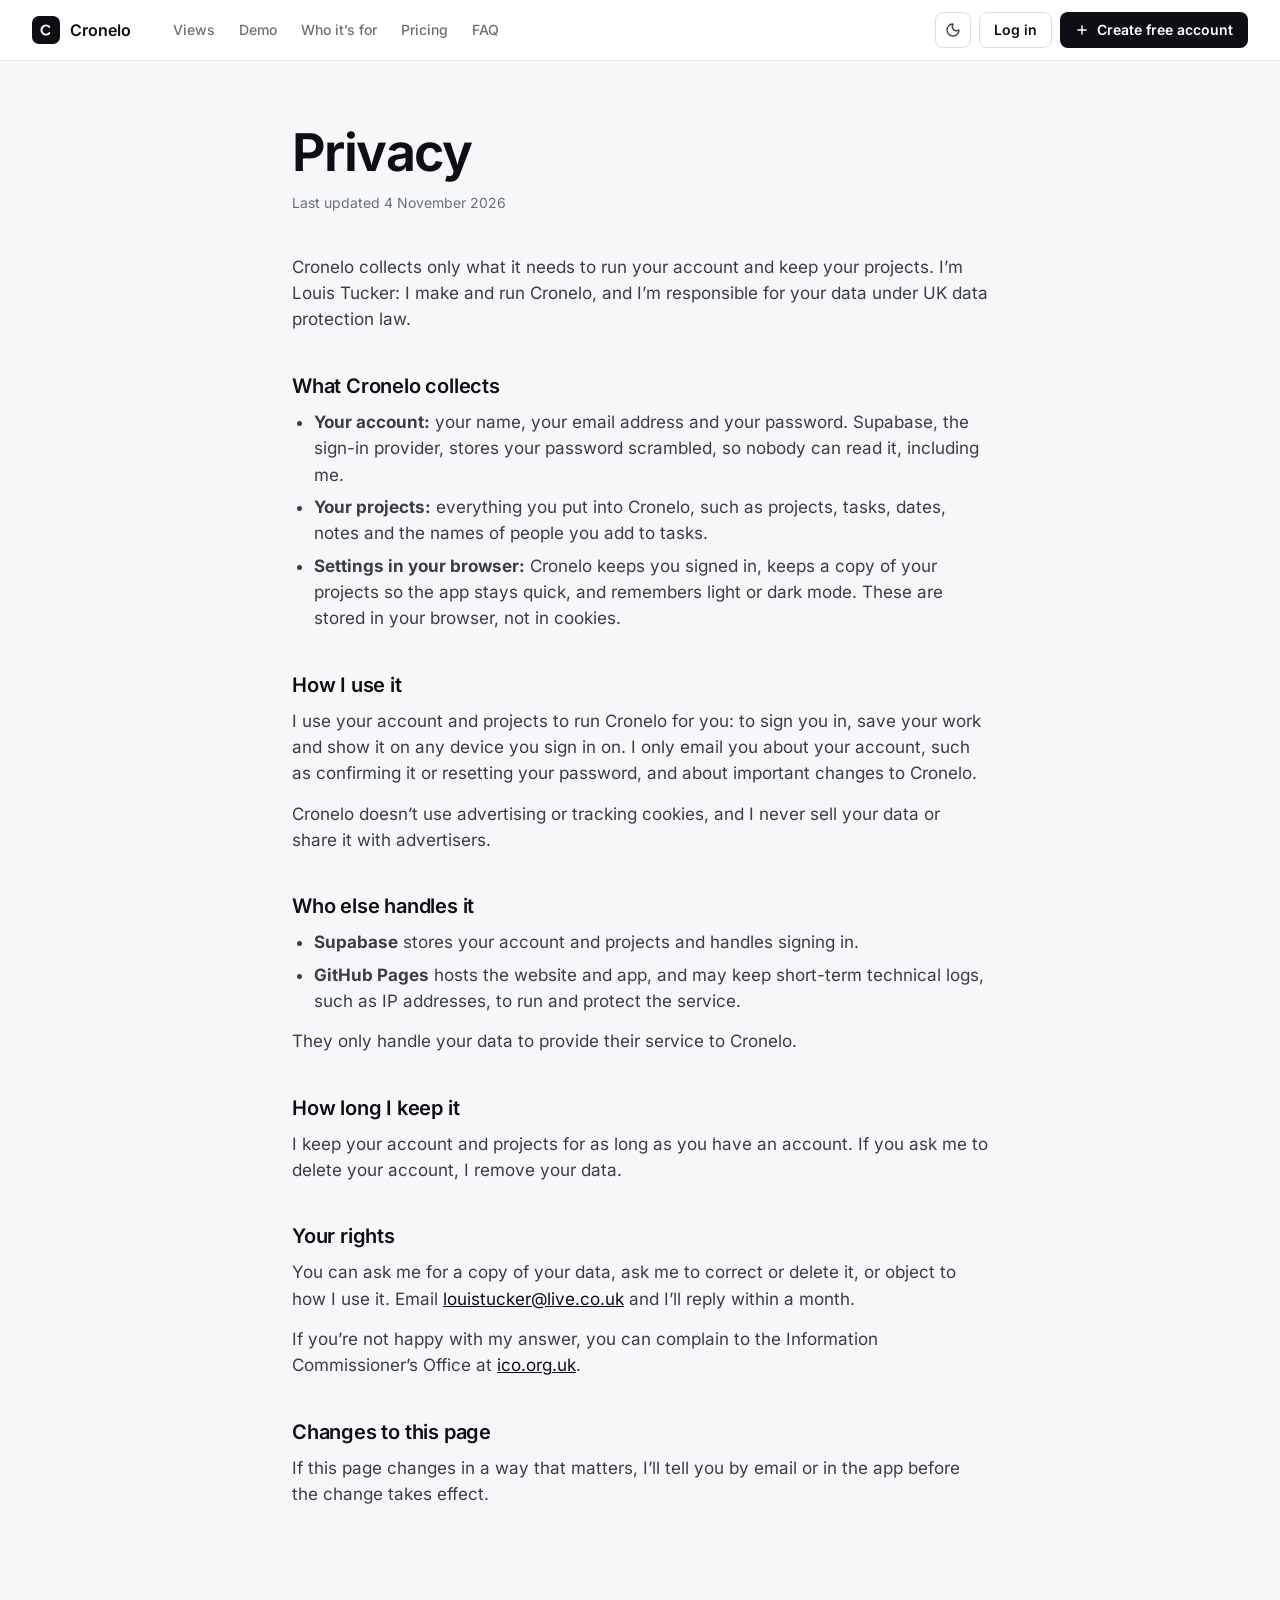
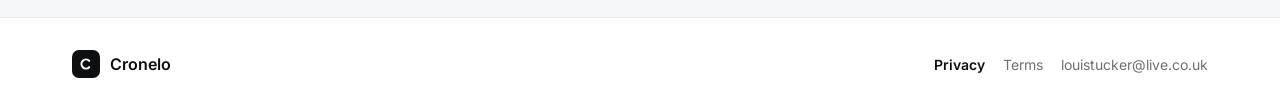
==== pages/privacy.html @ 24fb38f1 "Replace the W logo, favicon and touch icon with a C for Cronelo Co-Authored-By: Claude Opus 5.5 <nor" ====
<!doctype html>
<html lang="en-GB">
<head>
<meta charset="utf-8">
<meta name="viewport" content="width=device-width, initial-scale=1">
<!-- Only the site's own files may load. frame-ancestors can't be set in a meta tag; see README.md. -->
<meta http-equiv="Content-Security-Policy" content="default-src 'self'; script-src 'self'; style-src 'self'; img-src 'self'; font-src 'self'; media-src 'self'; connect-src 'none'; object-src 'none'; base-uri 'none'; form-action 'none'">
<meta name="referrer" content="strict-origin-when-cross-origin">
<title>Privacy policy | Cronelo</title>
<meta name="description" content="What Cronelo collects when you use it, why I use it, who else handles it, how long I keep it, and how to ask for a copy or for it to be deleted.">
<meta name="theme-color" content="#f6f7f9" media="(prefers-color-scheme: light)">
<meta name="theme-color" content="#121417" media="(prefers-color-scheme: dark)">
<link rel="preload" href="../assets/fonts/inter-latin.woff2" as="font" type="font/woff2" crossorigin>
<link rel="icon" href="../assets/favicon.svg" type="image/svg+xml">
<link rel="apple-touch-icon" href="../assets/apple-touch-icon.png">
<link rel="stylesheet" href="../css/styles.css">
<script src="../js/common.js"></script>
</head>
<body>
<a class="skip" href="#main">Skip to content</a>

<header class="topbar">
  <div class="page-width">
    <a class="brand" href="../index.html" aria-label="Cronelo home">
      <span class="logo" aria-hidden="true"><svg viewBox="0 0 32 32" width="20" height="20"><path d="M21.1 10.9A7.2 7.2 0 1 0 21.1 21.1" fill="none" stroke="currentColor" stroke-width="3.4" stroke-linecap="round" stroke-linejoin="round"/></svg></span>
      <span>Cronelo</span>
    </a>
    <nav class="nav" aria-label="Page sections">
      <a href="../index.html#views">Views</a>
      <a href="../index.html#demo">Demo</a>
      <a href="../index.html#who">Who it’s for</a>
      <a href="../index.html#pricing">Pricing</a>
      <a href="../index.html#faq">FAQ</a>
    </nav>
    <div class="topbar-actions">
      <button class="icon-btn" id="theme-btn" type="button" aria-label="Switch to dark mode">
        <svg width="16" height="16" viewBox="0 0 24 24" fill="none" stroke="currentColor" stroke-width="2" stroke-linecap="round" stroke-linejoin="round" aria-hidden="true"><path d="M20.985 12.486a9 9 0 1 1-9.473-9.472c.405-.022.617.46.402.803a6 6 0 0 0 8.268 8.268c.344-.215.825-.004.803.401"/></svg>
      </button>
      <a class="btn btn-ghost" data-app="signin" target="cronelo-app" href="https://louistucker31.github.io/app.workspace/">Log in</a>
      <a class="btn btn-primary" data-app="signup" target="cronelo-app" href="https://louistucker31.github.io/app.workspace/#signup">
        <svg width="14" height="14" viewBox="0 0 24 24" fill="none" stroke="currentColor" stroke-width="2.5" stroke-linecap="round" stroke-linejoin="round" aria-hidden="true"><path d="M5 12h14"/><path d="M12 5v14"/></svg>
        Create free account
      </a>
    </div>
  </div>
</header>

<main id="main" class="page-width legal">
  <h1>Privacy</h1>
  <p class="updated">Last updated 4 November 2026</p>

  <p>Cronelo collects only what it needs to run your account and keep your projects. I’m Louis Tucker: I make and run Cronelo, and I’m responsible for your data under UK data protection law.</p>

  <h2>What Cronelo collects</h2>
  <ul>
    <li><strong>Your account:</strong> your name, your email address and your password. Supabase, the sign-in provider, stores your password scrambled, so nobody can read it, including me.</li>
    <li><strong>Your projects:</strong> everything you put into Cronelo, such as projects, tasks, dates, notes and the names of people you add to tasks.</li>
    <li><strong>Settings in your browser:</strong> Cronelo keeps you signed in, keeps a copy of your projects so the app stays quick, and remembers light or dark mode. These are stored in your browser, not in cookies.</li>
  </ul>

  <h2>How I use it</h2>
  <p>I use your account and projects to run Cronelo for you: to sign you in, save your work and show it on any device you sign in on. I only email you about your account, such as confirming it or resetting your password, and about important changes to Cronelo.</p>
  <p>Cronelo doesn’t use advertising or tracking cookies, and I never sell your data or share it with advertisers.</p>

  <h2>Who else handles it</h2>
  <ul>
    <li><strong>Supabase</strong> stores your account and projects and handles signing in.</li>
    <li><strong>GitHub Pages</strong> hosts the website and app, and may keep short-term technical logs, such as IP addresses, to run and protect the service.</li>
  </ul>
  <p>They only handle your data to provide their service to Cronelo.</p>

  <h2>How long I keep it</h2>
  <p>I keep your account and projects for as long as you have an account. If you ask me to delete your account, I remove your data.</p>

  <h2>Your rights</h2>
  <p>You can ask me for a copy of your data, ask me to correct or delete it, or object to how I use it. Email <a href="mailto:louistucker@live.co.uk?subject=Cronelo%20data%20request">louistucker@live.co.uk</a> and I’ll reply within a month.</p>
  <p>If you’re not happy with my answer, you can complain to the Information Commissioner’s Office at <a href="https://ico.org.uk">ico.org.uk</a>.</p>

  <h2>Changes to this page</h2>
  <p>If this page changes in a way that matters, I’ll tell you by email or in the app before the change takes effect.</p>
</main>

<footer>
  <div class="page-width">
    <a class="brand" href="../index.html"><span class="logo" aria-hidden="true"><svg viewBox="0 0 32 32" width="20" height="20"><path d="M21.1 10.9A7.2 7.2 0 1 0 21.1 21.1" fill="none" stroke="currentColor" stroke-width="3.4" stroke-linecap="round" stroke-linejoin="round"/></svg></span><span>Cronelo</span></a>
    <nav aria-label="Footer">
      <a href="privacy.html" aria-current="page">Privacy</a>
      <a href="terms.html">Terms</a>
      <a href="mailto:louistucker@live.co.uk?subject=Cronelo">louistucker@live.co.uk</a>
    </nav>
  </div>
</footer>
</body>
</html>
---- css/styles.css ----
/* Fonts: the same Inter and JetBrains Mono files as the app, hosted with the site. Both are
   variable fonts, so one file covers every weight. JetBrains Mono only appears where the app
   uses it: dates and numbers in the timeline. */
@font-face{font-family:"Inter";font-style:normal;font-weight:400 700;font-display:swap;src:url("../assets/fonts/inter-latin-ext.woff2") format("woff2");unicode-range:U+0100-02BA,U+02BD-02C5,U+02C7-02CC,U+02CE-02D7,U+02DD-02FF,U+0304,U+0308,U+0329,U+1D00-1DBF,U+1E00-1E9F,U+1EF2-1EFF,U+2020,U+20A0-20AB,U+20AD-20C4,U+2113,U+2C60-2C7F,U+A720-A7FF}
@font-face{font-family:"Inter";font-style:normal;font-weight:400 700;font-display:swap;src:url("../assets/fonts/inter-latin.woff2") format("woff2");unicode-range:U+0000-00FF,U+0131,U+0152-0153,U+02BB-02BC,U+02C6,U+02DA,U+02DC,U+0304,U+0308,U+0329,U+2000-206F,U+20AC,U+2122,U+2191,U+2193,U+2212,U+2215,U+FEFF,U+FFFD}
@font-face{font-family:"JetBrains Mono";font-style:normal;font-weight:400 700;font-display:swap;src:url("../assets/fonts/jetbrains-mono-latin.woff2") format("woff2");unicode-range:U+0000-00FF,U+0131,U+0152-0153,U+02BB-02BC,U+02C6,U+02DA,U+02DC,U+0304,U+0308,U+0329,U+2000-206F,U+20AC,U+2122,U+2191,U+2193,U+2212,U+2215,U+FEFF,U+FFFD}
/* While Inter loads, text shows in Arial resized to take up the same space, so headings don't
   re-wrap and push the page about when Inter arrives */
@font-face{font-family:"Inter fallback";src:local("Arial");ascent-override:90.2%;descent-override:22.48%;line-gap-override:0%;size-adjust:107.4%}

/* Tokens, sampled from the Cronelo app. Breakpoints are 640px (phones) and 1024px (tablets);
   media queries can't read custom properties, so those two numbers are repeated below. */
:root{
  --canvas:#f6f7f9; --surface:#ffffff; --sunken:#eff0f4; --line:#e6e8ec; --line-strong:#d9dce1;
  --ink:#0e0f13; --ink-2:#3a3d44; --muted:#6b7078; --faint:#9da0a7;
  --primary:#0e0f13; --on-primary:#ffffff; --on-colour:#ffffff;
  --accent:#4a8ca8; --weekend:#eef1f6;
  --t-blue:#4a8ca8; --t-teal:#2f9585; --t-green:#4f9a3a; --t-gold:#b8860b;
  --t-orange:#dd702d; --t-red:#d34249; --t-purple:#8658df;
  --p-sam:#e1ad3d; --p-priya:#d15e89; --p-alex:#ea8338;
  --ok:#38a06f; --warn:#cb4e54; --milestone:#d28d40;
  --shadow-pop:0 12px 32px rgba(17,20,28,.12), 0 2px 6px rgba(17,20,28,.06);
  --shadow-frame:0 24px 60px -24px rgba(17,20,28,.28);
  --shadow-tip:0 4px 12px rgba(20,30,40,.18);
  --sans:"Inter", "Inter fallback", system-ui, -apple-system, "Segoe UI", sans-serif;
  --mono:"JetBrains Mono", ui-monospace, "SFMono-Regular", Menlo, monospace;
  --r-s:6px; --r-m:8px; --r-l:12px;
  color-scheme:light;
}
@media (prefers-color-scheme: dark){
  :root:not([data-theme="light"]){
    --canvas:#121417; --surface:#1a1d21; --sunken:#16191c; --line:#2a2e34; --line-strong:#353a41;
    --ink:#eceef1; --ink-2:#c8ccd2; --muted:#9aa0a6; --faint:#6c727a;
    --primary:#eceef1; --on-primary:#121417; --weekend:#171a1e;
    --shadow-pop:0 12px 32px rgba(0,0,0,.5); --shadow-frame:0 24px 60px -24px rgba(0,0,0,.7);
    color-scheme:dark;
  }
}
:root[data-theme="dark"]{
  --canvas:#121417; --surface:#1a1d21; --sunken:#16191c; --line:#2a2e34; --line-strong:#353a41;
  --ink:#eceef1; --ink-2:#c8ccd2; --muted:#9aa0a6; --faint:#6c727a;
  --primary:#eceef1; --on-primary:#121417; --weekend:#171a1e;
  --shadow-pop:0 12px 32px rgba(0,0,0,.5); --shadow-frame:0 24px 60px -24px rgba(0,0,0,.7);
  color-scheme:dark;
}

/* Base */
.framed body{visibility:hidden}
*,*::before,*::after{box-sizing:border-box}
html{scroll-behavior:smooth;scroll-padding-top:calc(var(--topbar-h,60px) + 32px)}
@media (prefers-reduced-motion: reduce){html{scroll-behavior:auto}}
body{margin:0;background:var(--canvas);color:var(--ink);font:400 17px/1.55 var(--sans);-webkit-font-smoothing:antialiased;text-rendering:optimizeLegibility}
img,video{display:block;max-width:100%}
a{color:inherit}
:focus-visible{outline:2px solid var(--accent);outline-offset:2px;border-radius:4px}
.page-width{max-width:1200px;margin:0 auto;padding:0 32px}
@media (max-width:640px){.page-width{padding:0 16px}}
.sr-only{position:absolute;width:1px;height:1px;padding:0;margin:-1px;overflow:hidden;clip:rect(0,0,0,0);border:0}
.skip{position:absolute;left:16px;top:-48px;background:var(--primary);color:var(--on-primary);padding:8px 14px;border-radius:var(--r-s);z-index:100;text-decoration:none}
.skip:focus{top:12px}

/* Controls shared with the app's look */
.btn{display:inline-flex;align-items:center;gap:8px;height:40px;padding:0 16px;border-radius:var(--r-m);font:600 15px/1 var(--sans);text-decoration:none;border:1px solid transparent;cursor:pointer;white-space:nowrap;transition:background-color .15s, border-color .15s}
.btn svg{flex:none}
.btn-primary{background:var(--primary);color:var(--on-primary)}
.btn-primary:hover{background:color-mix(in srgb,var(--primary) 86%,var(--accent))}
.btn-ghost{background:var(--surface);color:var(--ink);border-color:var(--line-strong)}
.btn-ghost:hover{border-color:var(--faint)}
.btn-lg{height:48px;padding:0 20px;font-size:16px}
.av{display:inline-grid;place-items:center;width:20px;height:20px;border-radius:50%;color:var(--on-colour);font:700 10px/1 var(--sans);flex:none}
.av.sam{background:var(--p-sam)} .av.priya{background:var(--p-priya)} .av.alex{background:var(--p-alex)}
.sq{width:10px;height:10px;border-radius:3px;flex:none;display:inline-block;background:var(--tone)}
/* Task colours. Squares, dots and bars all paint with --tone. */
.tone-blue{--tone:var(--t-blue)} .tone-teal{--tone:var(--t-teal)} .tone-green{--tone:var(--t-green)}
.tone-gold{--tone:var(--t-gold)} .tone-orange{--tone:var(--t-orange)} .tone-red{--tone:var(--t-red)}
.tone-purple{--tone:var(--t-purple)} .tone-milestone{--tone:var(--milestone)}
.tone-accent{--tone:var(--accent)} .tone-faint{--tone:var(--faint)}

/* Top bar, mirroring the app header */
.topbar{position:sticky;top:0;z-index:50;background:color-mix(in srgb,var(--surface) 92%,transparent);backdrop-filter:saturate(1.4) blur(10px);-webkit-backdrop-filter:saturate(1.4) blur(10px);border-bottom:1px solid var(--line)}
.topbar .page-width{display:flex;align-items:center;gap:20px;height:60px;max-width:1360px}
.brand{display:flex;align-items:center;gap:10px;text-decoration:none;font:600 16px/1 var(--sans);color:var(--ink)}
.logo{display:grid;place-items:center;width:28px;height:28px;border-radius:7px;background:var(--primary);color:var(--on-primary);font:700 15px/1 var(--sans)}
.nav{display:flex;gap:4px;margin-left:12px}
.nav a{padding:8px 10px;border-radius:var(--r-s);text-decoration:none;font:500 14px/1 var(--sans);color:var(--muted)}
.nav a:hover{color:var(--ink);background:var(--sunken)}
.topbar-actions{margin-left:auto;display:flex;align-items:center;gap:8px}
.topbar .btn{height:36px;font-size:14px;padding:0 14px}
.icon-btn{display:grid;place-items:center;width:36px;height:36px;border-radius:var(--r-m);border:1px solid var(--line-strong);background:var(--surface);color:var(--ink-2);cursor:pointer}
.icon-btn:hover{border-color:var(--faint)}
/* Tablets and phones: the section links move to their own scrollable row under the logo */
@media (max-width:1024px){.topbar .page-width{flex-wrap:wrap;height:auto;row-gap:4px;padding-top:12px;padding-bottom:6px}.nav{order:3;flex:0 0 100%;margin-left:-10px;overflow-x:auto;scrollbar-width:none}.nav::-webkit-scrollbar{display:none}.nav a{flex:none}}
@media (max-width:640px){.topbar .btn-ghost{display:none}.topbar .page-width{column-gap:10px}}

/* Hero */
.hero{padding:72px 0 40px}
.hero .page-width{position:relative}
.hero h1{margin:0;max-width:16ch;font:650 clamp(40px,6.2vw,76px)/1.02 var(--sans);letter-spacing:-.035em;text-wrap:balance}
.hero-sub{margin:22px 0 0;max-width:56ch;font-size:clamp(17px,1.6vw,20px);line-height:1.5;color:var(--ink-2)}
.hero-ctas{display:flex;flex-wrap:wrap;gap:12px;margin-top:30px}
.hero-note{margin:14px 0 0;font-size:14px;color:var(--muted)}

/* Live timeline: the page's one bold element, built by js/main.js */
.gantt-frame{margin-top:56px;background:var(--surface);border:1px solid var(--line);border-radius:var(--r-l);box-shadow:var(--shadow-frame);overflow:hidden}
.gantt-bar{display:flex;align-items:center;gap:10px;height:48px;padding:0 16px;border-bottom:1px solid var(--line);font-size:14px}
.gantt-bar .crumb-path{color:var(--muted)} .gantt-bar strong{font-weight:600;color:var(--ink)}
.gantt-bar .right{margin-left:auto;display:flex;align-items:center;gap:6px}
.avs{display:flex}.avs .av{width:22px;height:22px;border:2px solid var(--surface);margin-left:-5px}
.scale-switch{display:flex;border:1px solid var(--line-strong);border-radius:var(--r-s);overflow:hidden;font:500 11px/1 var(--mono)}
.scale-switch button{padding:6px 7px;border:0;background:none;color:var(--muted);font:inherit;cursor:pointer} .scale-switch button:hover{background:var(--sunken);color:var(--ink)} .scale-switch button:focus-visible{outline-offset:-2px} .scale-switch .on,.scale-switch .on:hover{background:var(--primary);color:var(--on-primary)}
.gantt-scroll{overflow-x:auto;-webkit-overflow-scrolling:touch}
/* The script fills the timeline in, so its height is reserved up front (header, spacer and the
   eight rows in js/main.js) to stop the page shifting as it draws. Update it if rows change. */
.gantt{--name:220px;--row:40px;position:relative;display:grid;grid-template-columns:var(--name) var(--chart,minmax(0,1fr));min-height:calc(56px + 32px + 8 * var(--row))}
.g-names{position:sticky;left:0;z-index:3;background:var(--canvas);border-right:1px solid var(--line)}
.g-head{height:56px;border-bottom:1px solid var(--line);display:flex;align-items:center;padding:0 14px;font:600 11px/1 var(--sans);letter-spacing:.04em;color:var(--muted)}
.g-name{height:var(--row);display:flex;align-items:center;gap:9px;padding:0 14px;font:500 14px/1 var(--sans);white-space:nowrap;border-bottom:1px solid var(--line);overflow:hidden}
.g-name .dot{width:7px;height:7px;border-radius:50%;flex:none;background:var(--tone)}
.g-name .diamond{width:8px;height:8px;flex:none;transform:rotate(45deg);border-radius:1px;background:var(--tone)}
.g-name .pct{margin-left:auto;font:400 11px/1 var(--mono);color:var(--muted)}
.g-chart{position:relative;min-width:0}
.g-months,.g-weeks{display:grid;grid-template-columns:repeat(var(--cols),minmax(0,1fr));font-family:var(--mono)}
.g-months{height:24px;font:700 11px/24px var(--mono);letter-spacing:.06em;color:var(--ink-2)}
.g-months span{padding-left:8px;white-space:nowrap;overflow:visible}
.g-weeks{height:32px;border-bottom:1px solid var(--line);font:400 12px/32px var(--mono);color:var(--muted);text-align:center}
.g-weeks span{border-left:1px solid var(--line);white-space:nowrap;overflow:hidden}
.g-weeks .now{color:var(--on-colour)}
.g-weeks .now i{font-style:normal;background:var(--accent);border-radius:999px;padding:3px 8px}
.g-grid{position:absolute;inset:56px 0 0 0;display:grid;grid-template-columns:repeat(var(--cols),minmax(0,1fr));pointer-events:none}
.g-grid span{border-left:1px solid var(--line)}
.gantt[data-scale="W"] .g-grid span{background:linear-gradient(90deg,transparent 71.4%,var(--weekend) 71.4%)}
.g-grid span.off{background:var(--weekend)}
.g-rows{position:relative}
.g-spacer{height:32px;border-bottom:1px solid var(--line)}
.g-row{position:relative;height:var(--row);border-bottom:1px solid var(--line)}
.g-today{position:absolute;top:56px;bottom:0;width:2px;margin-left:-1px;background:var(--accent);z-index:2}
.g-today b{position:absolute;top:7px;left:50%;transform:translateX(-50%);font:500 11px/1 var(--sans);color:var(--accent);background:var(--surface);border:1.5px solid var(--accent);border-radius:999px;padding:4px 8px;white-space:nowrap}
/* A bar's colour doubles as its text colour, so the selected ring (currentColor) matches it */
.bar{position:absolute;top:8px;height:24px;border:0;border-radius:6px;padding:0 4px 0 9px;display:flex;align-items:center;gap:6px;background:var(--tone);color:var(--tone);font:600 12.5px/1 var(--sans);cursor:pointer;overflow:hidden;white-space:nowrap;text-align:left;transform-origin:left center}
.bar .lbl{position:relative;overflow:hidden;text-overflow:ellipsis;flex:1;min-width:0;color:var(--on-colour)}
.bar.tight{padding:0}.bar.tight .lbl,.bar.tight .av{display:none}
.bar .done{position:absolute;inset:0 auto 0 0;background:rgba(0,0,0,.16);pointer-events:none}
.bar .av{width:18px;height:18px;font-size:9px;border:1.5px solid rgba(255,255,255,.9);position:relative}
.bar[aria-expanded="true"]{box-shadow:0 0 0 2px var(--surface),0 0 0 4px currentColor}
.ms{position:absolute;top:13px;width:14px;height:14px;margin-left:-7px;transform:rotate(45deg);background:var(--milestone);border:0;border-radius:2px;cursor:pointer;padding:0}
.ms-lbl{position:absolute;top:12px;font:500 12.5px/16px var(--sans);color:var(--ink-2);white-space:nowrap;margin-left:14px}
.clash{position:absolute;top:calc(32px + var(--row) + 4px);height:calc(var(--row) * 2 - 8px);border-radius:6px;background:repeating-linear-gradient(135deg,color-mix(in srgb,var(--warn) 18%,transparent) 0 5px,transparent 5px 10px);outline:1px dashed color-mix(in srgb,var(--warn) 60%,transparent);pointer-events:none}
@media (prefers-reduced-motion: no-preference){
  .gantt.is-live .bar{animation:grow .7s cubic-bezier(.2,.8,.2,1) both;animation-delay:calc(var(--i) * 90ms + 200ms)}
  .gantt.is-live .ms,.gantt.is-live .ms-lbl{animation:fadein .4s ease-out both;animation-delay:calc(var(--i) * 90ms + 300ms)}
  .gantt.is-live .clash{animation:fadein .5s ease-out 1.3s both}
  .gantt.static .bar,.gantt.static .ms,.gantt.static .ms-lbl,.gantt.static .clash{animation:none}
}
@keyframes grow{from{transform:scaleX(.02);opacity:0}to{transform:none;opacity:1}}
@keyframes fadein{from{opacity:0}to{opacity:1}}
.gantt-foot{display:flex;align-items:center;gap:14px;height:38px;padding:0 16px;border-top:1px solid var(--line);font:400 12px/1 var(--sans);color:var(--muted)}
.gantt-foot b{color:var(--ink);font-weight:600}
.gantt-foot .hint{margin-left:auto}
@media (max-width:640px){.gantt{--name:156px}.g-name{font-size:13px;padding:0 10px}.g-name .pct,.scale-switch{display:none}.gantt-foot .hint{display:none}}

/* A task's details, laid out like the app's popup */
.task-pop{position:absolute;z-index:20;width:280px;background:var(--surface);border:1px solid var(--line);border-radius:var(--r-l);box-shadow:var(--shadow-pop);padding:14px 16px 12px;font-size:14px}
.task-pop[hidden]{display:none}
.task-pop .kind{font:500 11px/1 var(--sans);letter-spacing:.04em;color:var(--muted);display:flex;align-items:center;gap:6px}
.task-pop .title{margin:6px 0 12px;font:600 16px/1.25 var(--sans)}
.task-pop dl{display:grid;grid-template-columns:72px 1fr;gap:7px 10px;margin:0}
.task-pop dt{color:var(--muted)} .task-pop dd{margin:0;display:flex;align-items:center;gap:7px}
.meter{width:72px;height:5px;border-radius:9px;background:var(--line);overflow:hidden}
.meter i{display:block;height:100%;background:var(--accent);border-radius:9px}
.task-pop .close{position:absolute;top:10px;right:10px;width:26px;height:26px;border:0;border-radius:var(--r-s);background:none;color:var(--muted);cursor:pointer;font-size:18px;line-height:1}
.task-pop .close:hover{background:var(--sunken)}
.task-pop .warn{margin:12px -16px -12px;padding:10px 16px;border-top:1px solid var(--line);font-size:13px;color:var(--warn);display:flex;gap:8px;align-items:center}

/* Sections. --pad-top is a section's top padding: nav links aim at the heading inside, so
   the jump pulls back by that padding and the heading lands just below the header. */
section{--pad-top:96px;padding:var(--pad-top) 0 96px}
section[id]{scroll-margin-top:calc(-1 * var(--pad-top))}
@media (max-width:640px){section{--pad-top:64px;padding-bottom:64px}.hero{padding:44px 0 24px}}
/* Sections on a white band, alternating with the grey canvas to set them apart */
.band{background:var(--surface)}
.sec-head{max-width:640px;margin-bottom:40px}
.sec-head.compact{margin-bottom:24px}
.sec-head h2{margin:0;font:650 clamp(30px,3.6vw,44px)/1.08 var(--sans);letter-spacing:-.028em;text-wrap:balance}
.sec-head p{margin:14px 0 0;color:var(--ink-2);font-size:18px;max-width:58ch}

/* Views switcher */
.views{display:grid}
.view-tabs{position:relative;z-index:1;display:flex;gap:2px;padding:0 14px;margin-bottom:-1px}
.view-tab{all:unset;box-sizing:border-box;display:flex;align-items:center;gap:8px;padding:12px 18px 13px;border:1px solid transparent;border-bottom:0;border-radius:var(--r-m) var(--r-m) 0 0;cursor:pointer;color:var(--muted);transition:background .15s,color .15s}
.view-tab .ico{display:grid;place-items:center;transition:color .15s}
.view-tab .t{display:inline-grid;font:500 15px/1.2 var(--sans)}
/* Keeps the width of the bold label, so tabs don't shift when one is selected */
.view-tab .t::after{content:attr(data-label);font-weight:600;height:0;overflow:hidden;visibility:hidden}
.view-tab[aria-selected="true"] .t{font-weight:600}
.view-tab:hover{color:var(--ink);background:var(--sunken)}
.view-tab[aria-selected="true"]{background:var(--surface);border-color:var(--line);color:var(--ink);box-shadow:inset 0 2px 0 var(--accent)}
.view-tab[aria-selected="true"] .ico{color:var(--accent)}
.view-tab:focus-visible{outline:2px solid var(--accent);outline-offset:-2px}
.shot{margin:0;background:var(--surface);border:1px solid var(--line);border-radius:var(--r-l);overflow:hidden;box-shadow:var(--shadow-frame)}
.shot img{width:100%;height:auto;aspect-ratio:1920/988}
@media (max-width:1024px){
  .view-tabs{overflow-x:auto;scrollbar-width:none;padding:0 8px}
  .view-tabs::-webkit-scrollbar{display:none}
  .view-tab{flex:none;padding:10px 14px 11px}
}

/* Demo video */
.video-frame{position:relative;border-radius:var(--r-l);overflow:hidden;border:1px solid var(--line);background:var(--sunken);box-shadow:var(--shadow-frame)}
.video-frame video{width:100%;height:auto;aspect-ratio:16/9;background:var(--sunken);pointer-events:none}

/* Who it's for: a table styled like the app's List view */
.audience{background:var(--surface);border:1px solid var(--line);border-radius:var(--r-l);overflow:hidden}
.audience-table{width:100%;border-collapse:collapse;font-size:15px}
.audience-table th{text-align:left;font:600 11px/1 var(--sans);letter-spacing:.05em;color:var(--muted);padding:12px 18px;background:var(--canvas);border-bottom:1px solid var(--line)}
.audience-table td{padding:18px;border-bottom:1px solid var(--line);vertical-align:top;transition:background .12s}
.audience-table tr:last-child td{border-bottom:0}
.audience-table tbody tr:hover td{background:var(--canvas)}
.audience-table .who{font-weight:600;display:inline-flex;gap:10px;align-items:center;white-space:nowrap;cursor:default}
.audience-table .what{color:var(--ink-2);max-width:52ch}
.audience-table .view{color:var(--ink-2);white-space:nowrap}
@media (max-width:640px){
  /* The column headings stay for screen readers; each block shows its own small labels instead.
     The / "" gives the labels empty alt text, so screen readers don't read them twice. */
  .audience-table thead{position:absolute;width:1px;height:1px;overflow:hidden;clip:rect(0,0,0,0)}
  .audience-table td[data-label]::before{content:attr(data-label);content:attr(data-label) / "";display:block;margin-bottom:2px;font:600 11px/1.4 var(--sans);letter-spacing:.05em;text-transform:uppercase;color:var(--muted)}
  .audience-table,.audience-table tbody,.audience-table tr,.audience-table td{display:block;width:100%}
  .audience-table tr{padding:16px 18px;border-bottom:1px solid var(--line)}
  .audience-table tr:last-child{border-bottom:0}
  .audience-table td{padding:0;border:0}
  .audience-table td+td{margin-top:6px}
}

/* Pricing: Free and Premium side by side, as wide as the video. Premium is greyed out until it launches. */
.plans{display:grid;grid-template-columns:repeat(2,minmax(0,1fr));gap:28px}
@media (max-width:1024px){.plans{grid-template-columns:minmax(0,1fr)}}
.plan-card{display:flex;flex-direction:column;padding:22px 24px 0;background:var(--surface);border:1px solid var(--line);border-radius:var(--r-l);box-shadow:var(--shadow-pop)}
.plan-card .kind{font:500 12px/1 var(--sans);letter-spacing:.04em;color:var(--muted);display:flex;gap:8px;align-items:center}
.plan-card h3{margin:10px 0 4px;font:650 30px/1.1 var(--sans);letter-spacing:-.02em}
.plan-card .big{font:700 clamp(40px,7vw,56px)/1 var(--sans);letter-spacing:-.04em;margin:14px 0 6px}
.plan-card dl{display:grid;grid-template-columns:110px 1fr;gap:12px 14px;margin:22px 0;font-size:15px}
.plan-card dt{color:var(--muted)} .plan-card dd{margin:0}
.plan-foot{display:flex;flex-wrap:wrap;gap:8px;justify-content:flex-end;margin:auto -24px 0;padding:14px 24px;border-top:1px solid var(--line)}
.plan-foot .btn{height:36px;font-size:14px}
.plan-card.soon{background:var(--canvas);box-shadow:none;color:var(--muted)}
.plan-card.soon h3,.plan-card.soon .big,.plan-card.soon dd{color:var(--muted)}
.plan-card.soon .btn{background:var(--sunken);border-color:var(--line);color:var(--faint);cursor:not-allowed}
@media (max-width:640px){.plan-card dl{grid-template-columns:90px 1fr}.plan-card{padding-left:18px;padding-right:18px}.plan-foot{margin-left:-18px;margin-right:-18px;padding:14px 18px}}

/* Maker + data */
.maker{display:grid;grid-template-columns:1.1fr .9fr;gap:48px;align-items:start}
@media (max-width:1024px){.maker{grid-template-columns:1fr;gap:32px}}
.maker p{margin:0 0 16px;max-width:60ch;color:var(--ink-2)}
.maker .sig{position:relative;display:flex;width:fit-content;align-items:center;gap:12px;margin-top:24px;font-size:15px;color:var(--ink);text-decoration:none;border-radius:var(--r-m)}
.maker .sig .av{width:40px;height:40px;font-size:16px;background:var(--p-sam)}
.maker .sig .role{color:var(--muted)}
/* Hovering or tabbing to the name shows a profile card, in the style of the timeline's details popup */
.person-card{position:absolute;left:0;bottom:calc(100% + 10px);z-index:20;display:grid;gap:8px;width:300px;padding:14px 16px 12px;background:var(--surface);border:1px solid var(--line);border-radius:var(--r-l);box-shadow:var(--shadow-pop);font-size:14px;line-height:1.4;opacity:0;visibility:hidden;transform:translateY(4px);transition:opacity .15s,transform .15s,visibility 0s .15s}
/* Bridges the gap to the name, so the card stays open while the pointer moves onto it */
.person-card::after{content:"";position:absolute;left:0;right:0;top:100%;height:12px}
.sig:hover .person-card,.sig:focus-visible .person-card{opacity:1;visibility:visible;transform:none;transition:opacity .15s .35s,transform .15s .35s,visibility 0s .35s}
.sig.dismissed .person-card{opacity:0;visibility:hidden;transition:none}
.person-head{display:flex;align-items:center;gap:10px;margin-bottom:4px}
.person-head strong,.person-head .role{display:block}
.person-head .role{font-size:13px}
.maker .person-card .av{width:32px;height:32px;font-size:13px}
.person-row{display:grid;grid-template-columns:52px 1fr;gap:10px}
.person-row span:first-child{color:var(--muted)}
.person-foot{margin:4px -16px -12px;padding:9px 16px;border-top:1px solid var(--line);font-size:13px;color:var(--muted)}
@media (prefers-reduced-motion: reduce){.person-card{transform:none}}
.notes{background:var(--surface);border:1px solid var(--line);border-radius:var(--r-l);padding:18px 20px}
.notes h3{margin:0 0 12px;font:600 15px/1.2 var(--sans)}
.notes ul{list-style:none;margin:0;padding:0;display:grid;gap:12px}
.notes li{display:grid;grid-template-columns:20px 1fr;gap:10px;font-size:15px;color:var(--ink-2)}
.check{width:18px;height:18px;border-radius:50%;background:color-mix(in srgb,var(--ok) 16%,transparent);color:var(--ok);display:grid;place-items:center;margin-top:2px}

/* FAQ */
.faq{max-width:820px}
.faq details{border-bottom:1px solid var(--line)}
.faq details:first-of-type{border-top:1px solid var(--line)}
.faq summary{list-style:none;display:flex;align-items:center;gap:12px;padding:20px 4px;cursor:pointer;font:600 17px/1.35 var(--sans)}
.faq summary::-webkit-details-marker{display:none}
.faq summary::after{content:"";margin-left:auto;width:9px;height:9px;border-right:2px solid var(--muted);border-bottom:2px solid var(--muted);transform:rotate(45deg) translate(-2px,-2px);transition:transform .2s;flex:none}
.faq details[open] summary::after{transform:rotate(-135deg) translate(-2px,-2px)}
.faq details p{margin:0 4px 22px;max-width:64ch;color:var(--ink-2)}

/* Footer */
/* White with a rule above, framing the page like the header does */
footer{background:var(--surface);border-top:1px solid var(--line);padding:32px 0;font-size:14px;color:var(--muted)}
footer .page-width{display:flex;flex-wrap:wrap;align-items:center;gap:12px 24px}
footer nav{display:flex;gap:18px;margin-left:auto}
footer a{text-decoration:none} footer a:hover{color:var(--ink)}
footer a[aria-current="page"]{color:var(--ink);font-weight:600}

/* Privacy and terms pages */
.legal{max-width:760px;padding-top:64px;padding-bottom:96px}
.legal h1{margin:0;font:650 clamp(34px,4.4vw,52px)/1.06 var(--sans);letter-spacing:-.03em}
.legal .updated{margin:12px 0 40px;font-size:14px;color:var(--muted)}
.legal h2{margin:40px 0 10px;font:600 20px/1.3 var(--sans);letter-spacing:-.01em}
.legal p,.legal li{color:var(--ink-2)}
.legal p{margin:0 0 14px}
.legal ul{margin:0 0 14px;padding-left:22px}
.legal li{margin-bottom:6px}
.legal a{color:var(--ink)}

/* Tooltips, as in the app (js/common.js): dark on the light theme, light on the dark one */
.tip{position:fixed;z-index:60;max-width:300px;padding:6px 10px;border-radius:6px;background:var(--ink);color:var(--surface);font:500 12.5px/1.4 var(--sans);box-shadow:var(--shadow-tip)}
.tip[hidden]{display:none}
.signed-in [data-app="signin"]{display:none}
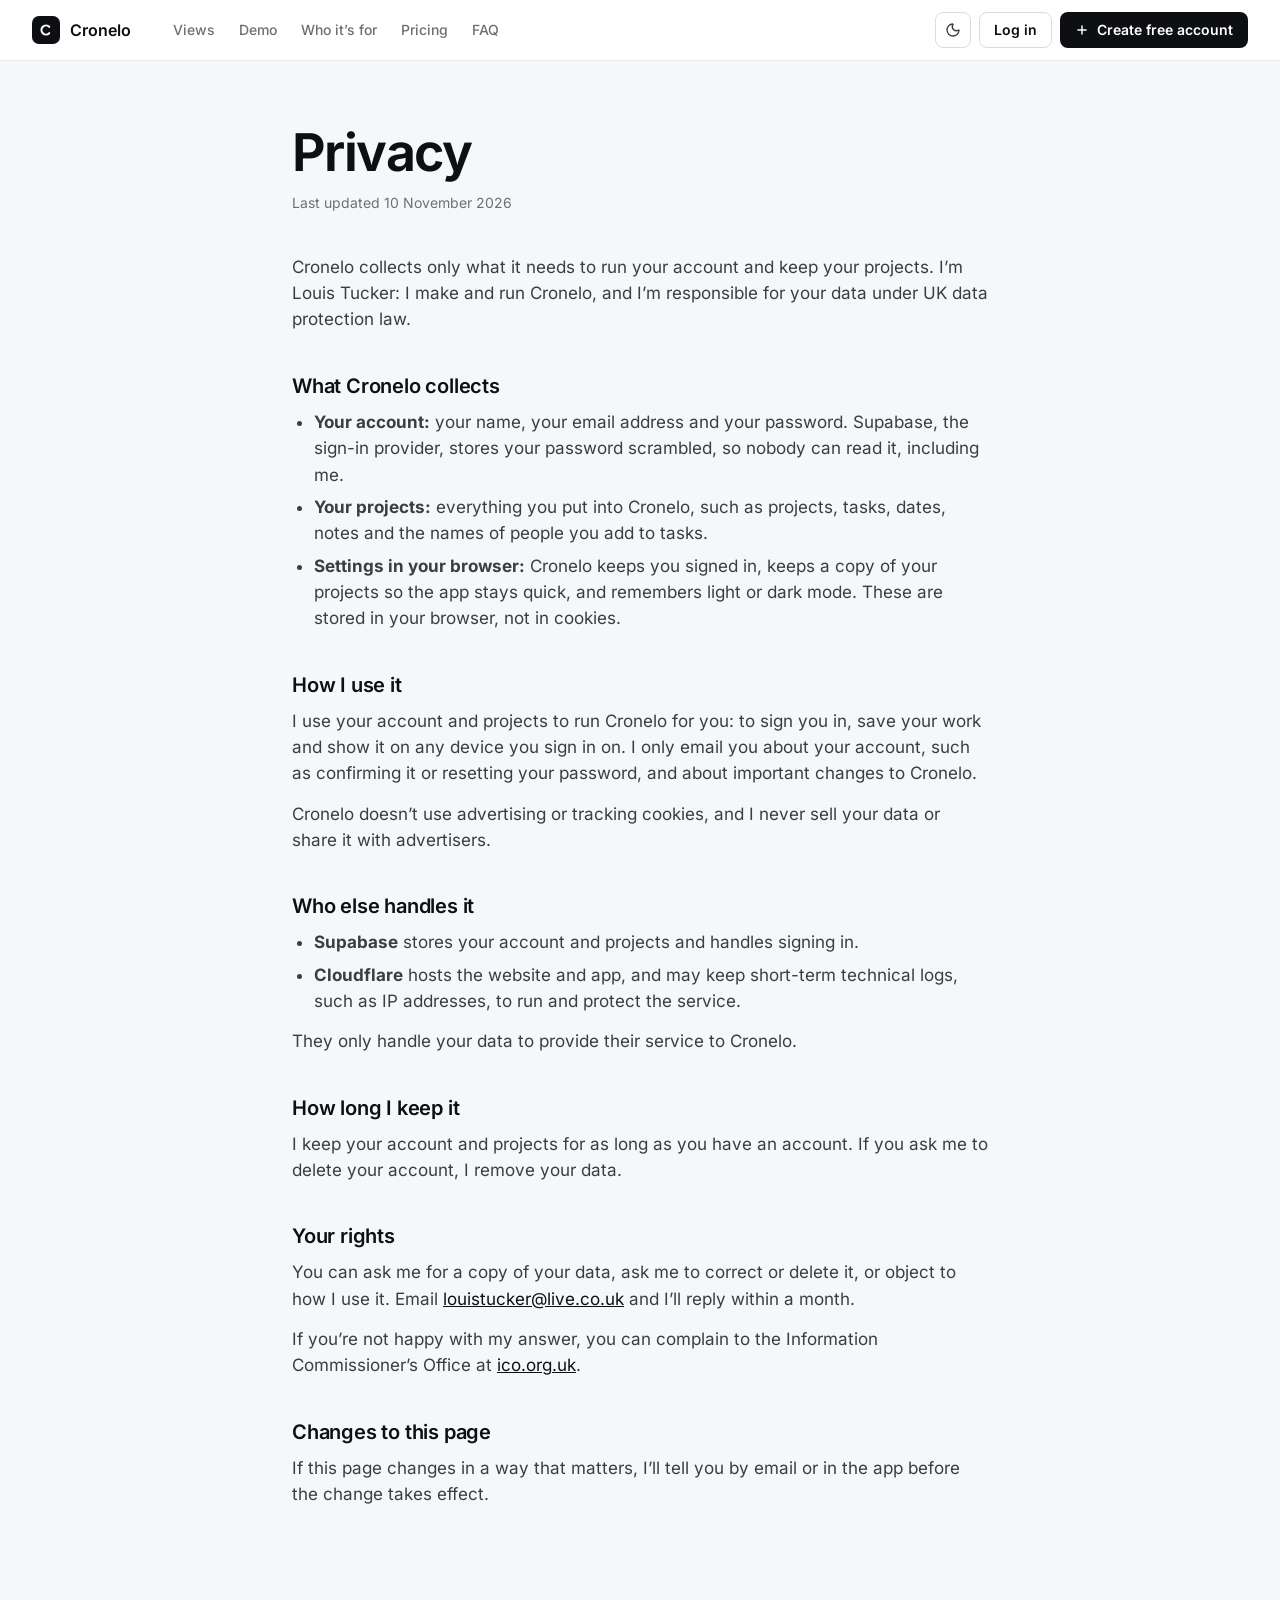
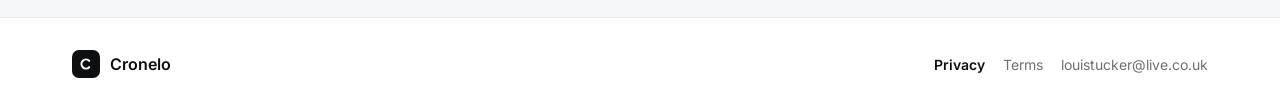
==== commit 70ac3f37: "Move to cronelo.co.uk: app links to app.cronelo.co.uk, canonical, sitemap and robots Also names Clou" ====
--- a/pages/privacy.html
+++ b/pages/privacy.html
@@ -13,6 +13,7 @@
 <link rel="preload" href="../assets/fonts/inter-latin.woff2" as="font" type="font/woff2" crossorigin>
 <link rel="icon" href="../assets/favicon.svg" type="image/svg+xml">
 <link rel="apple-touch-icon" href="../assets/apple-touch-icon.png">
+<link rel="canonical" href="https://cronelo.co.uk/pages/privacy">
 <link rel="stylesheet" href="../css/styles.css">
 <script src="../js/common.js"></script>
 </head>
@@ -36,8 +37,8 @@
       <button class="icon-btn" id="theme-btn" type="button" aria-label="Switch to dark mode">
         <svg width="16" height="16" viewBox="0 0 24 24" fill="none" stroke="currentColor" stroke-width="2" stroke-linecap="round" stroke-linejoin="round" aria-hidden="true"><path d="M20.985 12.486a9 9 0 1 1-9.473-9.472c.405-.022.617.46.402.803a6 6 0 0 0 8.268 8.268c.344-.215.825-.004.803.401"/></svg>
       </button>
-      <a class="btn btn-ghost" data-app="signin" target="cronelo-app" href="https://louistucker31.github.io/app.workspace/">Log in</a>
-      <a class="btn btn-primary" data-app="signup" target="cronelo-app" href="https://louistucker31.github.io/app.workspace/#signup">
+      <a class="btn btn-ghost" data-app="signin" target="cronelo-app" href="https://app.cronelo.co.uk/">Log in</a>
+      <a class="btn btn-primary" data-app="signup" target="cronelo-app" href="https://app.cronelo.co.uk/#signup">
         <svg width="14" height="14" viewBox="0 0 24 24" fill="none" stroke="currentColor" stroke-width="2.5" stroke-linecap="round" stroke-linejoin="round" aria-hidden="true"><path d="M5 12h14"/><path d="M12 5v14"/></svg>
         Create free account
       </a>
@@ -47,7 +48,7 @@
 
 <main id="main" class="page-width legal">
   <h1>Privacy</h1>
-  <p class="updated">Last updated 4 November 2026</p>
+  <p class="updated">Last updated 10 November 2026</p>
 
   <p>Cronelo collects only what it needs to run your account and keep your projects. I’m Louis Tucker: I make and run Cronelo, and I’m responsible for your data under UK data protection law.</p>
 
@@ -65,7 +66,7 @@
   <h2>Who else handles it</h2>
   <ul>
     <li><strong>Supabase</strong> stores your account and projects and handles signing in.</li>
-    <li><strong>GitHub Pages</strong> hosts the website and app, and may keep short-term technical logs, such as IP addresses, to run and protect the service.</li>
+    <li><strong>Cloudflare</strong> hosts the website and app, and may keep short-term technical logs, such as IP addresses, to run and protect the service.</li>
   </ul>
   <p>They only handle your data to provide their service to Cronelo.</p>
 
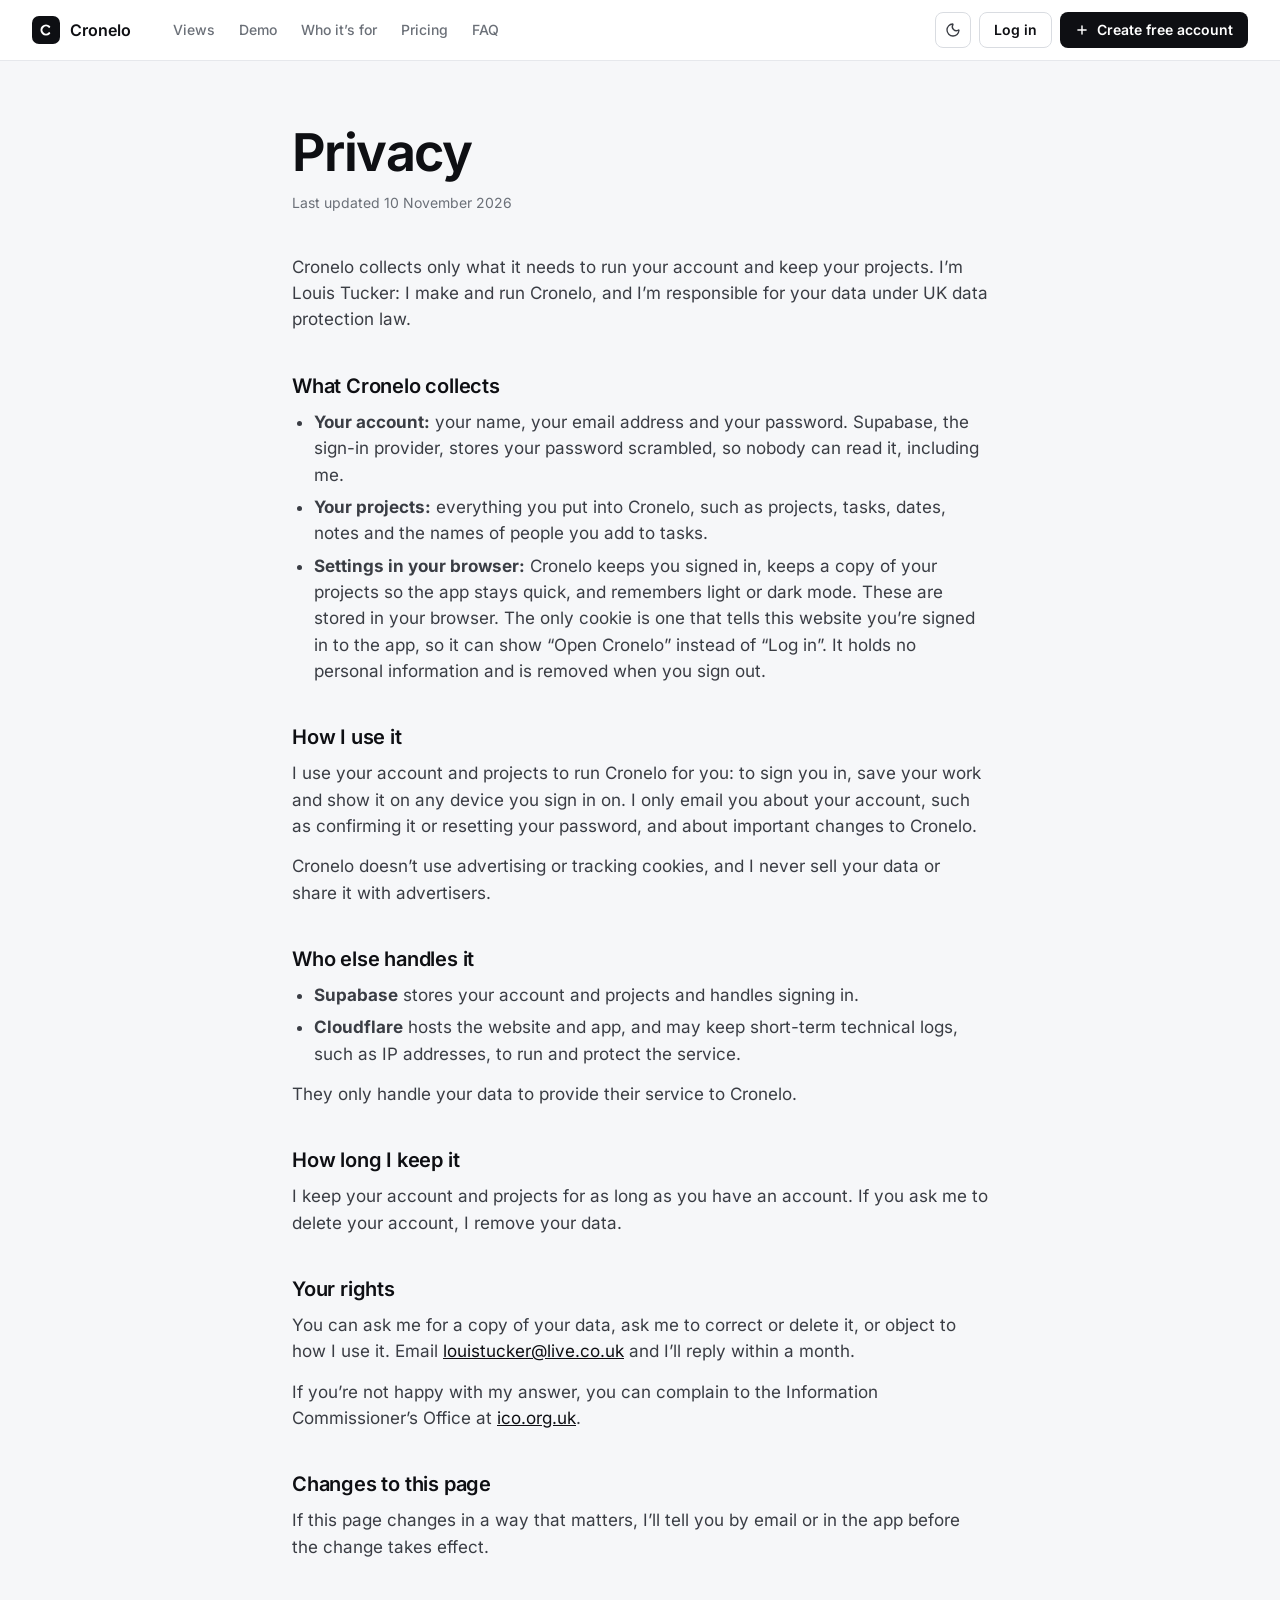
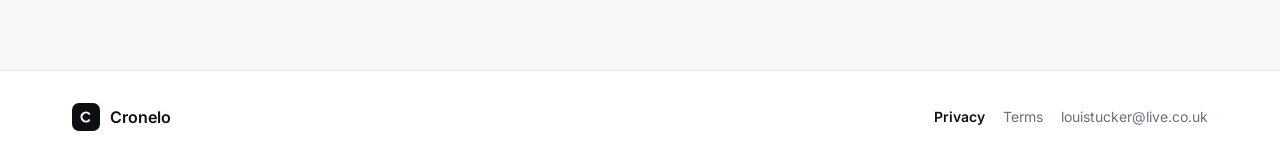
==== commit 92be00d1: "Show Open Cronelo when the app's signed-in cookie is present The app now lives on another origin, so" ====
--- a/pages/privacy.html
+++ b/pages/privacy.html
@@ -56,7 +56,7 @@
   <ul>
     <li><strong>Your account:</strong> your name, your email address and your password. Supabase, the sign-in provider, stores your password scrambled, so nobody can read it, including me.</li>
     <li><strong>Your projects:</strong> everything you put into Cronelo, such as projects, tasks, dates, notes and the names of people you add to tasks.</li>
-    <li><strong>Settings in your browser:</strong> Cronelo keeps you signed in, keeps a copy of your projects so the app stays quick, and remembers light or dark mode. These are stored in your browser, not in cookies.</li>
+    <li><strong>Settings in your browser:</strong> Cronelo keeps you signed in, keeps a copy of your projects so the app stays quick, and remembers light or dark mode. These are stored in your browser. The only cookie is one that tells this website you’re signed in to the app, so it can show “Open Cronelo” instead of “Log in”. It holds no personal information and is removed when you sign out.</li>
   </ul>
 
   <h2>How I use it</h2>
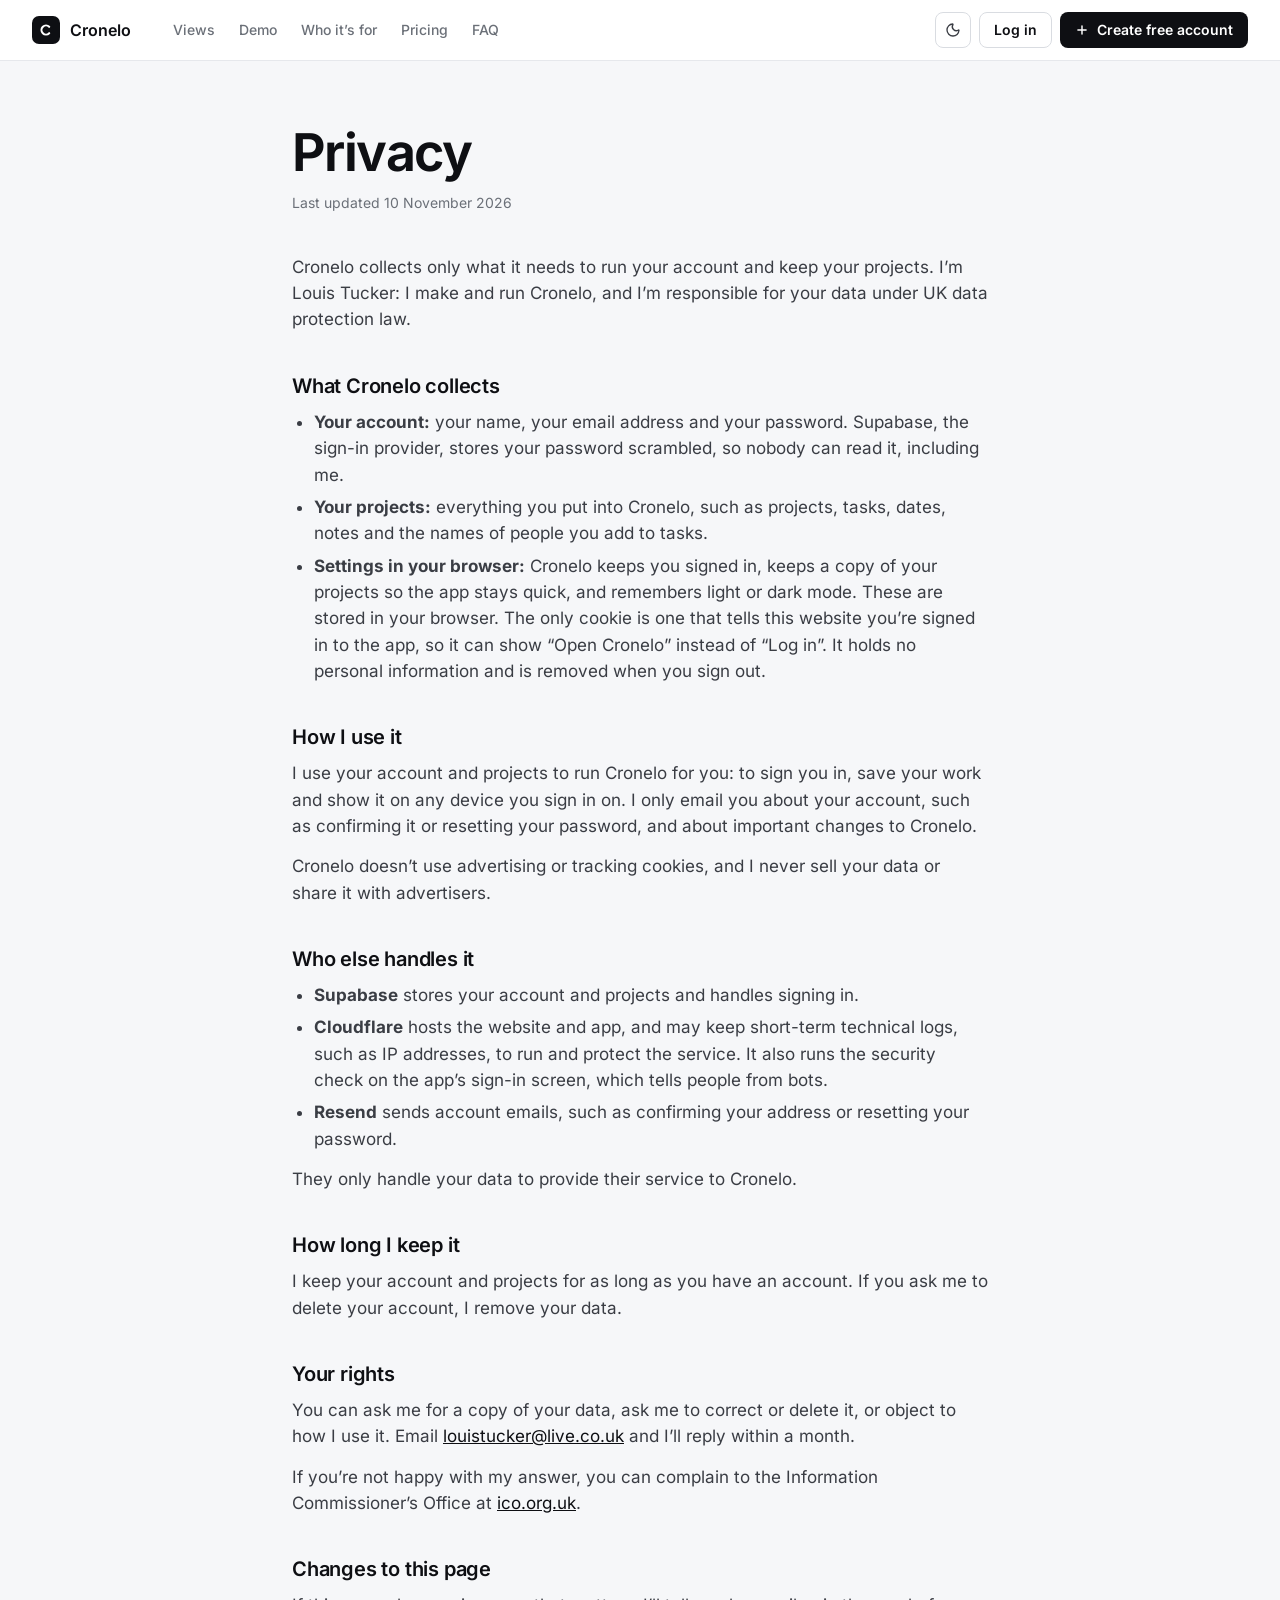
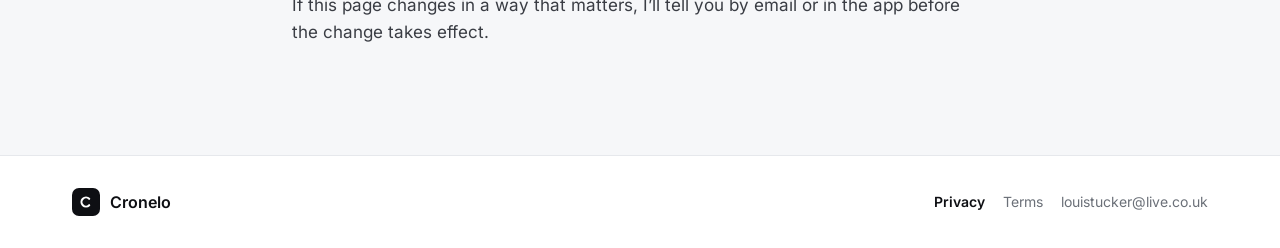
==== commit e128b9aa: "Privacy: Resend sends account emails; Cloudflare runs the sign-in check Co-Authored-By: Claude Opus " ====
--- a/pages/privacy.html
+++ b/pages/privacy.html
@@ -66,7 +66,8 @@
   <h2>Who else handles it</h2>
   <ul>
     <li><strong>Supabase</strong> stores your account and projects and handles signing in.</li>
-    <li><strong>Cloudflare</strong> hosts the website and app, and may keep short-term technical logs, such as IP addresses, to run and protect the service.</li>
+    <li><strong>Cloudflare</strong> hosts the website and app, and may keep short-term technical logs, such as IP addresses, to run and protect the service. It also runs the security check on the app’s sign-in screen, which tells people from bots.</li>
+    <li><strong>Resend</strong> sends account emails, such as confirming your address or resetting your password.</li>
   </ul>
   <p>They only handle your data to provide their service to Cronelo.</p>
 
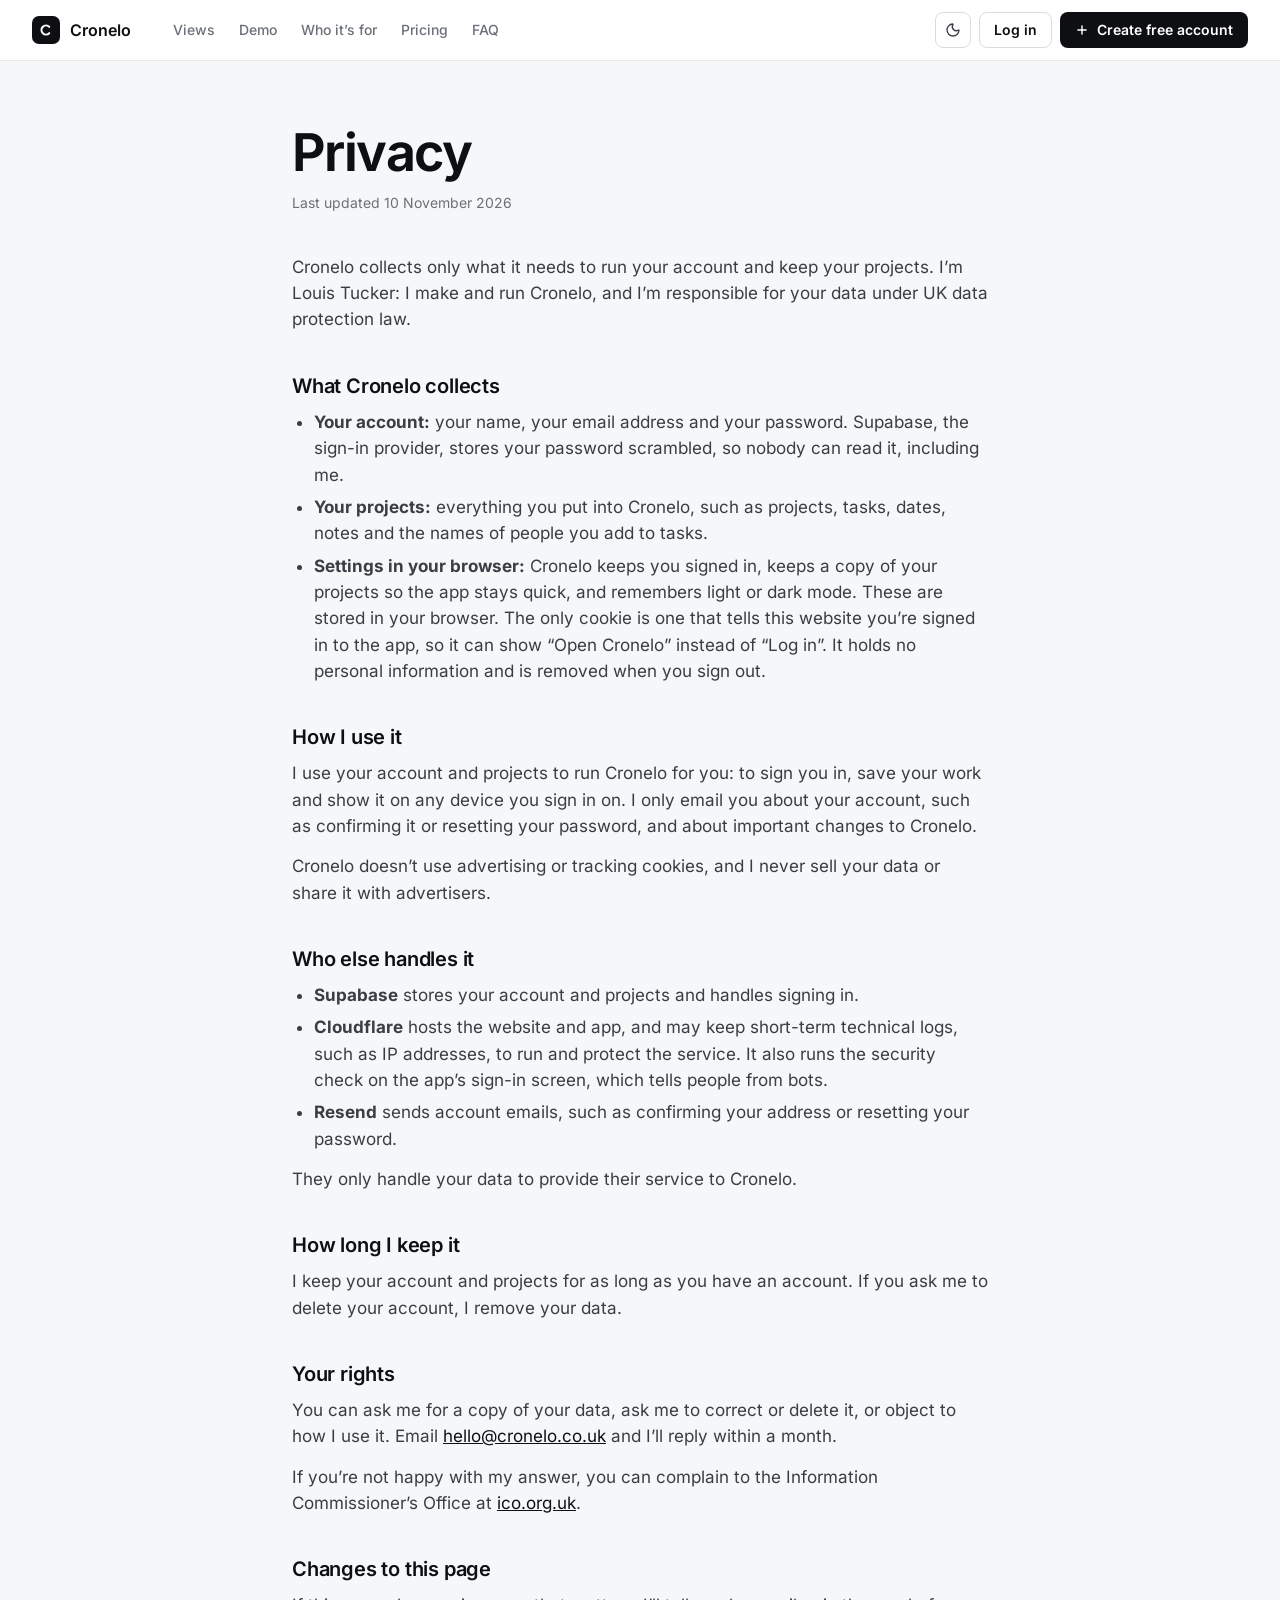
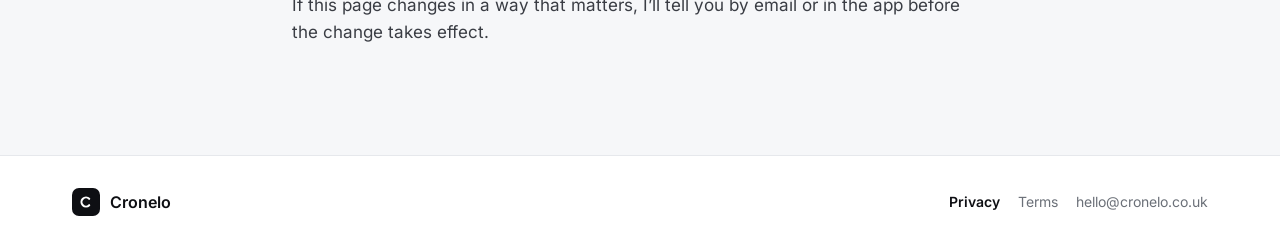
==== commit 805abd8c: "Contact address is now hello@cronelo.co.uk Co-Authored-By: Claude Opus 5.5 <noreply@anthropic.com>" ====
--- a/pages/privacy.html
+++ b/pages/privacy.html
@@ -75,7 +75,7 @@
   <p>I keep your account and projects for as long as you have an account. If you ask me to delete your account, I remove your data.</p>
 
   <h2>Your rights</h2>
-  <p>You can ask me for a copy of your data, ask me to correct or delete it, or object to how I use it. Email <a href="mailto:louistucker@live.co.uk?subject=Cronelo%20data%20request">louistucker@live.co.uk</a> and I’ll reply within a month.</p>
+  <p>You can ask me for a copy of your data, ask me to correct or delete it, or object to how I use it. Email <a href="mailto:hello@cronelo.co.uk?subject=Cronelo%20data%20request">hello@cronelo.co.uk</a> and I’ll reply within a month.</p>
   <p>If you’re not happy with my answer, you can complain to the Information Commissioner’s Office at <a href="https://ico.org.uk">ico.org.uk</a>.</p>
 
   <h2>Changes to this page</h2>
@@ -88,7 +88,7 @@
     <nav aria-label="Footer">
       <a href="privacy.html" aria-current="page">Privacy</a>
       <a href="terms.html">Terms</a>
-      <a href="mailto:louistucker@live.co.uk?subject=Cronelo">louistucker@live.co.uk</a>
+      <a href="mailto:hello@cronelo.co.uk?subject=Cronelo">hello@cronelo.co.uk</a>
     </nav>
   </div>
 </footer>
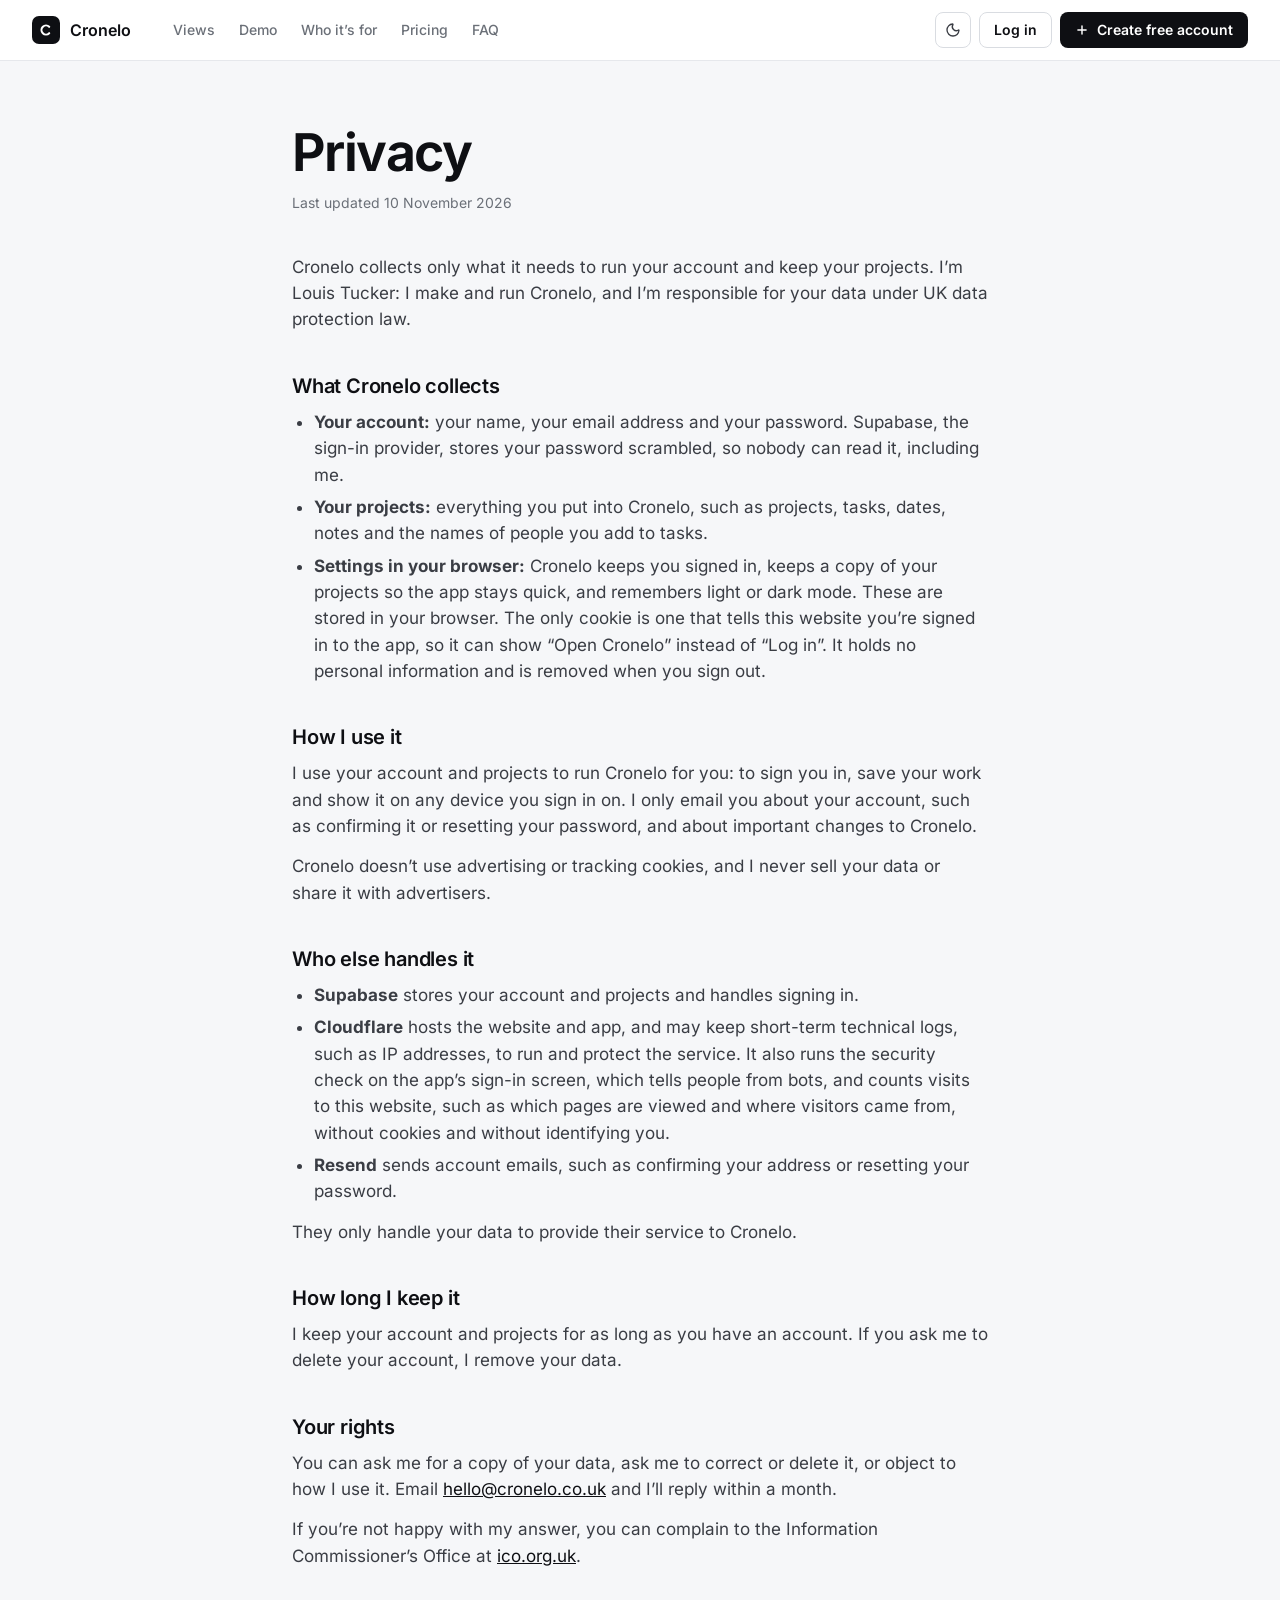
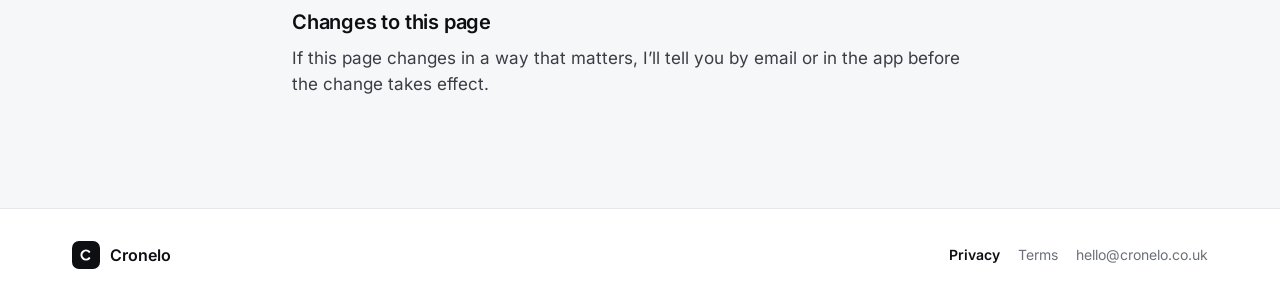
==== commit 7dd61900: "Allow Cloudflare Web Analytics through the security policy Only its script (static.cloudflareinsight" ====
--- a/pages/privacy.html
+++ b/pages/privacy.html
@@ -4,7 +4,7 @@
 <meta charset="utf-8">
 <meta name="viewport" content="width=device-width, initial-scale=1">
 <!-- Only the site's own files may load. frame-ancestors can't be set in a meta tag; see README.md. -->
-<meta http-equiv="Content-Security-Policy" content="default-src 'self'; script-src 'self'; style-src 'self'; img-src 'self'; font-src 'self'; media-src 'self'; connect-src 'none'; object-src 'none'; base-uri 'none'; form-action 'none'">
+<meta http-equiv="Content-Security-Policy" content="default-src 'self'; script-src 'self' https://static.cloudflareinsights.com; style-src 'self'; img-src 'self'; font-src 'self'; media-src 'self'; connect-src https://cloudflareinsights.com; object-src 'none'; base-uri 'none'; form-action 'none'">
 <meta name="referrer" content="strict-origin-when-cross-origin">
 <title>Privacy policy | Cronelo</title>
 <meta name="description" content="What Cronelo collects when you use it, why I use it, who else handles it, how long I keep it, and how to ask for a copy or for it to be deleted.">
@@ -66,7 +66,7 @@
   <h2>Who else handles it</h2>
   <ul>
     <li><strong>Supabase</strong> stores your account and projects and handles signing in.</li>
-    <li><strong>Cloudflare</strong> hosts the website and app, and may keep short-term technical logs, such as IP addresses, to run and protect the service. It also runs the security check on the app’s sign-in screen, which tells people from bots.</li>
+    <li><strong>Cloudflare</strong> hosts the website and app, and may keep short-term technical logs, such as IP addresses, to run and protect the service. It also runs the security check on the app’s sign-in screen, which tells people from bots, and counts visits to this website, such as which pages are viewed and where visitors came from, without cookies and without identifying you.</li>
     <li><strong>Resend</strong> sends account emails, such as confirming your address or resetting your password.</li>
   </ul>
   <p>They only handle your data to provide their service to Cronelo.</p>
